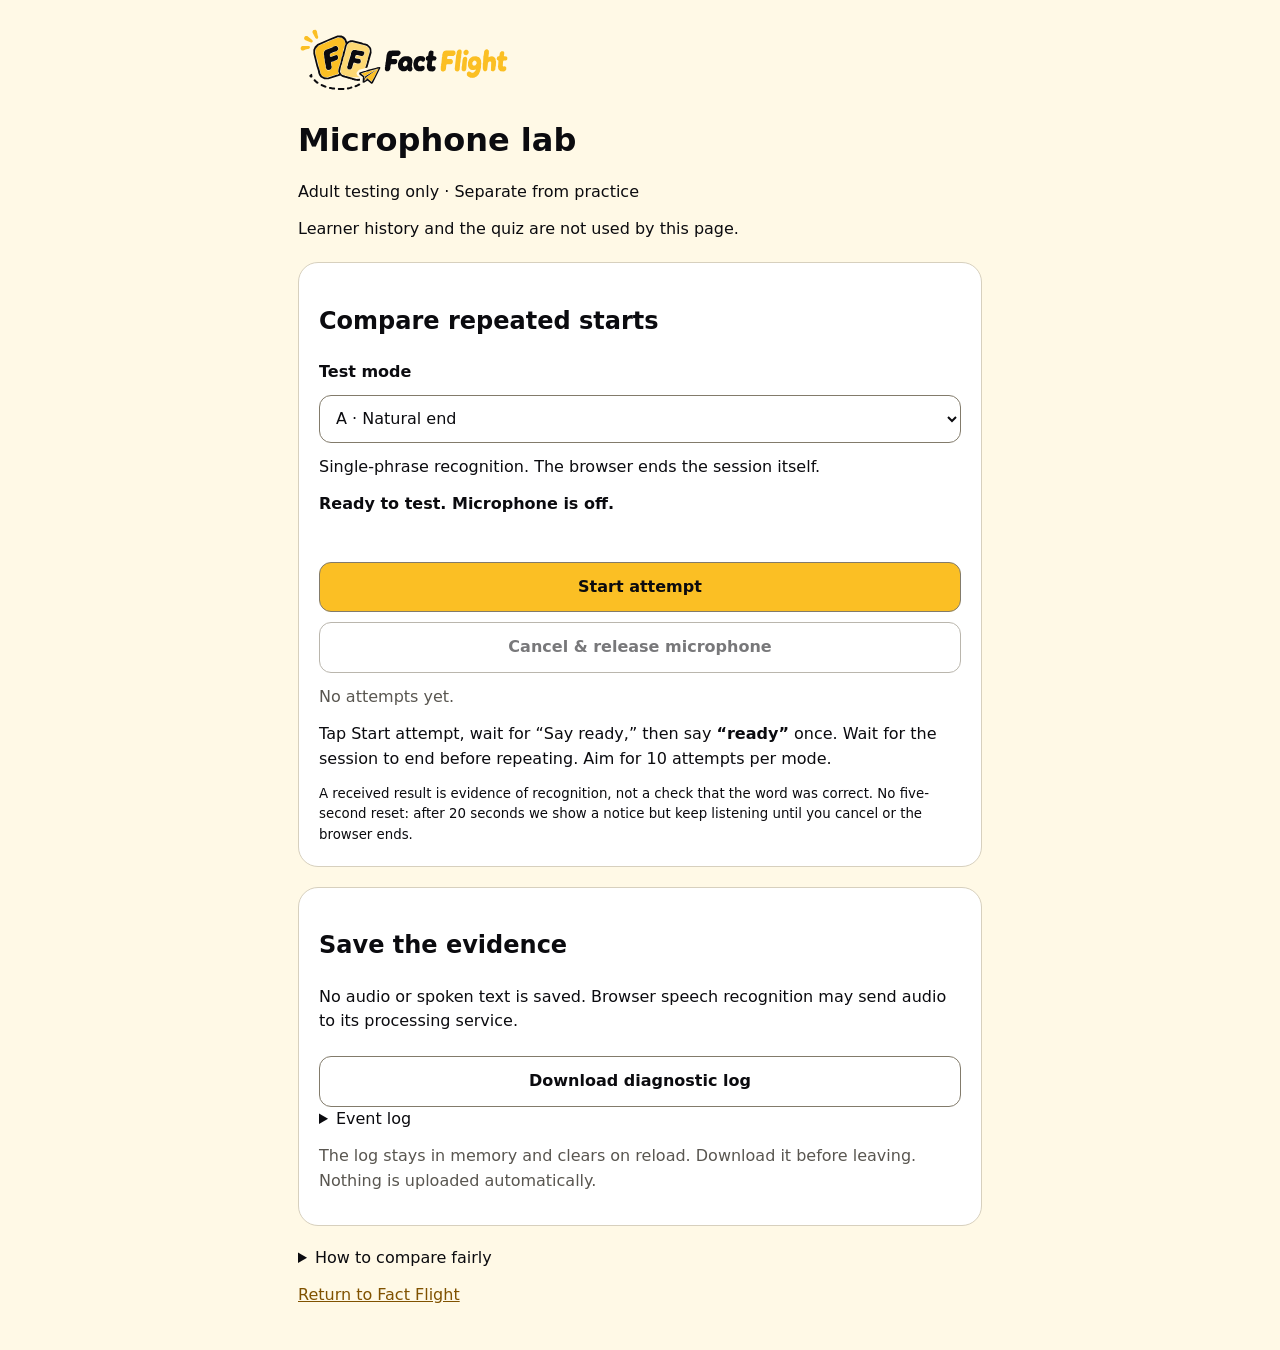
==== microphone-lab.html @ 23c02c5f "Add isolated microphone lab for iPhone recognition testing AI-assisted-by: OpenAI Codex" ====
<!doctype html>
<html lang="en">
<head>
<meta charset="utf-8">
<meta name="viewport" content="width=device-width,initial-scale=1,viewport-fit=cover">
<meta name="robots" content="noindex,nofollow">
<title>Microphone lab · Fact Flight</title>
<link rel="stylesheet" href="styles/brand.css">
<style>
*{box-sizing:border-box}body{margin:0;background:var(--bg);color:var(--ink);font:16px/1.55 var(--font-ui)}main{max-width:720px;margin:auto;padding:24px max(18px,env(safe-area-inset-left)) calc(30px + env(safe-area-inset-bottom))}img{width:210px;max-width:100%}h1{font-size:2rem;line-height:1.15}section{background:var(--card);border:1px solid var(--line);border-radius:20px;padding:20px;margin:20px 0}p{margin:12px 0}label{display:block;font-weight:700}select,button{font:inherit;border:1px solid var(--control-line);border-radius:12px;padding:12px;color:var(--ink);background:var(--card);min-height:48px;width:100%;margin-top:10px}select{white-space:normal}button{cursor:pointer;font-weight:700}button:disabled{opacity:.55;cursor:default}button:focus-visible,select:focus-visible,a:focus-visible{outline:3px solid var(--focus-ring);outline-offset:3px}.primary{background:var(--primary-bg);color:var(--primary-text)}.muted{color:var(--muted)}#status{font-weight:700;min-height:3em}pre{white-space:pre-wrap;overflow-wrap:anywhere;max-height:280px;overflow:auto;font-size:12px}a{color:var(--accent)}summary{cursor:pointer}small{display:block}
</style>
<script src="scripts/microphone-lab.js" defer></script>
</head>
<body><main>
<img src="assets/brand/horizontal.svg" alt="Fact Flight">
<h1>Microphone lab</h1>
<p>Adult testing only · Separate from practice</p>
<p>Learner history and the quiz are not used by this page.</p>
<section aria-labelledby="test-title">
<h2 id="test-title">Compare repeated starts</h2>
<label for="mode">Test mode</label>
<select id="mode">
<option value="natural">A · Natural end</option>
<option value="stop">B · Stop after a result</option>
<option value="cue">C · Spoken cue + natural end</option>
</select>
<p id="description">Single-phrase recognition. The browser ends the session itself.</p>
<p id="status" role="status" aria-live="polite">Ready to test. Microphone is off.</p>
<button id="start" class="primary">Start attempt</button>
<button id="cancel" disabled>Cancel &amp; release microphone</button>
<p id="counts" class="muted">No attempts yet.</p>
<p>Tap Start attempt, wait for “Say ready,” then say <strong>“ready”</strong> once. Wait for the session to end before repeating. Aim for 10 attempts per mode.</p>
<small>A received result is evidence of recognition, not a check that the word was correct. No five-second reset: after 20 seconds we show a notice but keep listening until you cancel or the browser ends.</small>
</section>
<section>
<h2>Save the evidence</h2>
<p>No audio or spoken text is saved. Browser speech recognition may send audio to its processing service.</p>
<button id="download">Download diagnostic log</button>
<details><summary>Event log</summary><pre id="log"></pre></details>
<p class="muted">The log stays in memory and clears on reload. Download it before leaving. Nothing is uploaded automatically.</p>
</section>
<details><summary>How to compare fairly</summary>
<p>Close other voice tests first. Keep the same browser and mode for a run. Download the log, then fully close and reopen the browser before comparing another mode; a reload may not reset a stuck browser audio service.</p>
<p>Mode B calls stop after the first final result. Mode C speaks “Your turn” before opening recognition. A and C let recognition end naturally. Cancel always requests an abort; test recovery after cancellation separately.</p>
<p>These tests use a tap for every attempt. Success here does not yet verify hands-free question transitions in the quiz. Do not clear website data or learner history.</p>
</details>
<p><a href="index.html">Return to Fact Flight</a></p>
</main></body></html>
---- styles/brand.css ----
/* Interim source-traced logo and selected brand palette. System fonts only.
   Keep semantic text accents separate from yellow button backgrounds. */
:root {
  color-scheme: light;
  --brand-yellow: #FBBF24;
  --brand-amber: #FCD873;
  --brand-ink: #0B0B0F;
  --brand-cream: #FFF9E6;
  --brand-sky: #7DD3E9;
  --font-ui: system-ui, -apple-system, "Segoe UI", sans-serif;
  --bg: var(--brand-cream);
  --card: #FFFFFF;
  --ink: var(--brand-ink);
  --muted: #595650;
  --line: #D7D0BE;
  --control-line: #827B6B;
  --accent: #805200;
  --primary-bg: var(--brand-yellow);
  --primary-text: var(--brand-ink);
  --soft: #FFF1BD;
  --active: #E1F4FA;
  --red: #A32939;
  --redbg: #FCE7E9;
  --green: #216344;
  --greenbg: #DCF3DF;
  --feedback-neutral-bg: #E2EBEF;
  --feedback-neutral-ink: #334E5A;
  --focus-ring: var(--brand-ink);
  --shadow: 0 16px 50px #0B0B0F10;
}
[data-theme="dark"] {
  color-scheme: dark;
  --bg: #19191D;
  --card: #28282E;
  --ink: var(--brand-cream);
  --muted: #C6C5C9;
  --line: #55535C;
  --control-line: #929099;
  --accent: var(--brand-amber);
  --soft: #3C3020;
  --active: #233C42;
  --red: #FFB4BC;
  --redbg: #4C2932;
  --green: #B9F2BE;
  --greenbg: #254B35;
  --feedback-neutral-bg: #34454E;
  --feedback-neutral-ink: #E2EBEF;
  --focus-ring: var(--brand-amber);
  --shadow: none;
}
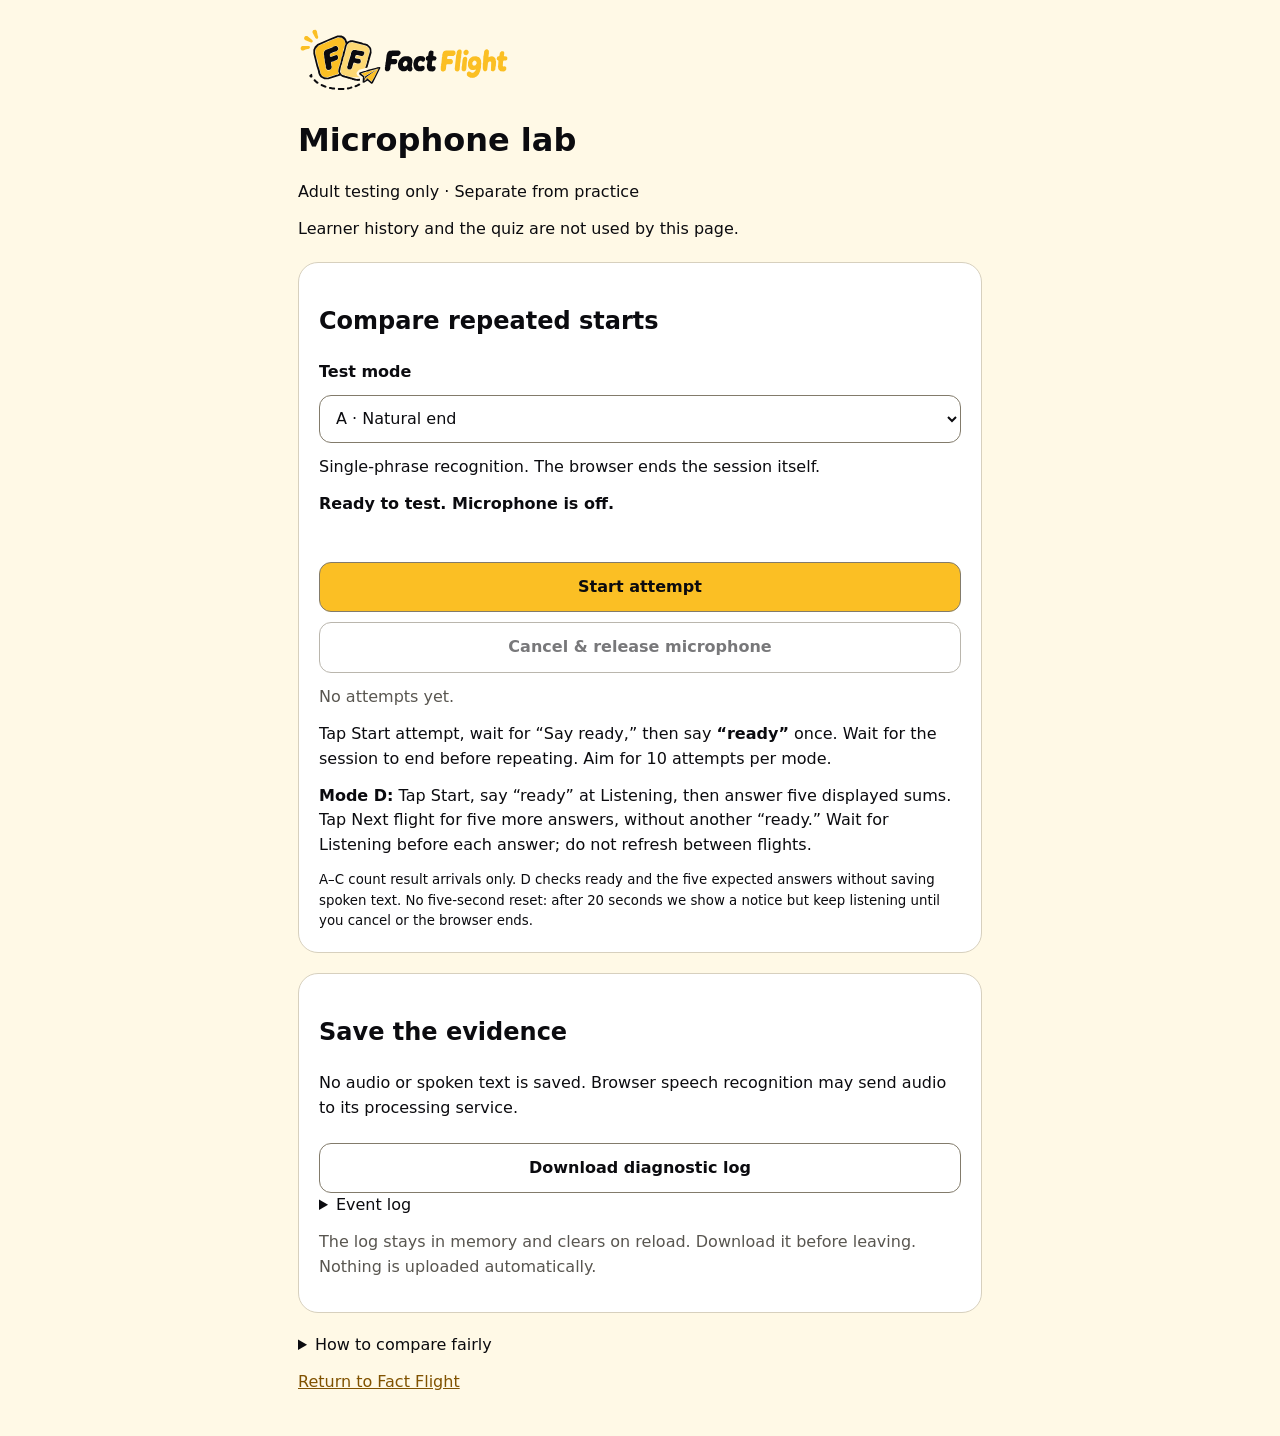
==== commit c18eadd3: "Add hands-free Mode D microphone lab flights AI-assisted-by: OpenAI Codex" ====
--- a/microphone-lab.html
+++ b/microphone-lab.html
@@ -23,6 +23,7 @@
 <option value="natural">A · Natural end</option>
 <option value="stop">B · Stop after a result</option>
 <option value="cue">C · Spoken cue + natural end</option>
+<option value="flight">D · Hands-free flight</option>
 </select>
 <p id="description">Single-phrase recognition. The browser ends the session itself.</p>
 <p id="status" role="status" aria-live="polite">Ready to test. Microphone is off.</p>
@@ -30,7 +31,8 @@
 <button id="cancel" disabled>Cancel &amp; release microphone</button>
 <p id="counts" class="muted">No attempts yet.</p>
 <p>Tap Start attempt, wait for “Say ready,” then say <strong>“ready”</strong> once. Wait for the session to end before repeating. Aim for 10 attempts per mode.</p>
-<small>A received result is evidence of recognition, not a check that the word was correct. No five-second reset: after 20 seconds we show a notice but keep listening until you cancel or the browser ends.</small>
+<p><strong>Mode D:</strong> Tap Start, say “ready” at Listening, then answer five displayed sums. Tap Next flight for five more answers, without another “ready.” Wait for Listening before each answer; do not refresh between flights.</p>
+<small>A–C count result arrivals only. D checks ready and the five expected answers without saving spoken text. No five-second reset: after 20 seconds we show a notice but keep listening until you cancel or the browser ends.</small>
 </section>
 <section>
 <h2>Save the evidence</h2>
@@ -42,7 +44,7 @@
 <details><summary>How to compare fairly</summary>
 <p>Close other voice tests first. Keep the same browser and mode for a run. Download the log, then fully close and reopen the browser before comparing another mode; a reload may not reset a stuck browser audio service.</p>
 <p>Mode B calls stop after the first final result. Mode C speaks “Your turn” before opening recognition. A and C let recognition end naturally. Cancel always requests an abort; test recovery after cancellation separately.</p>
-<p>These tests use a tap for every attempt. Success here does not yet verify hands-free question transitions in the quiz. Do not clear website data or learner history.</p>
+<p>A–C use a tap for every attempt. D automatically plays the cue and opens a fresh recognizer after each accepted phrase ends naturally, with a 400 ms cooldown. A mismatch or error ends the flight; it does not loop. Cancel is available between questions too. Do not clear website data or learner history.</p>
 </details>
 <p><a href="index.html">Return to Fact Flight</a></p>
 </main></body></html>
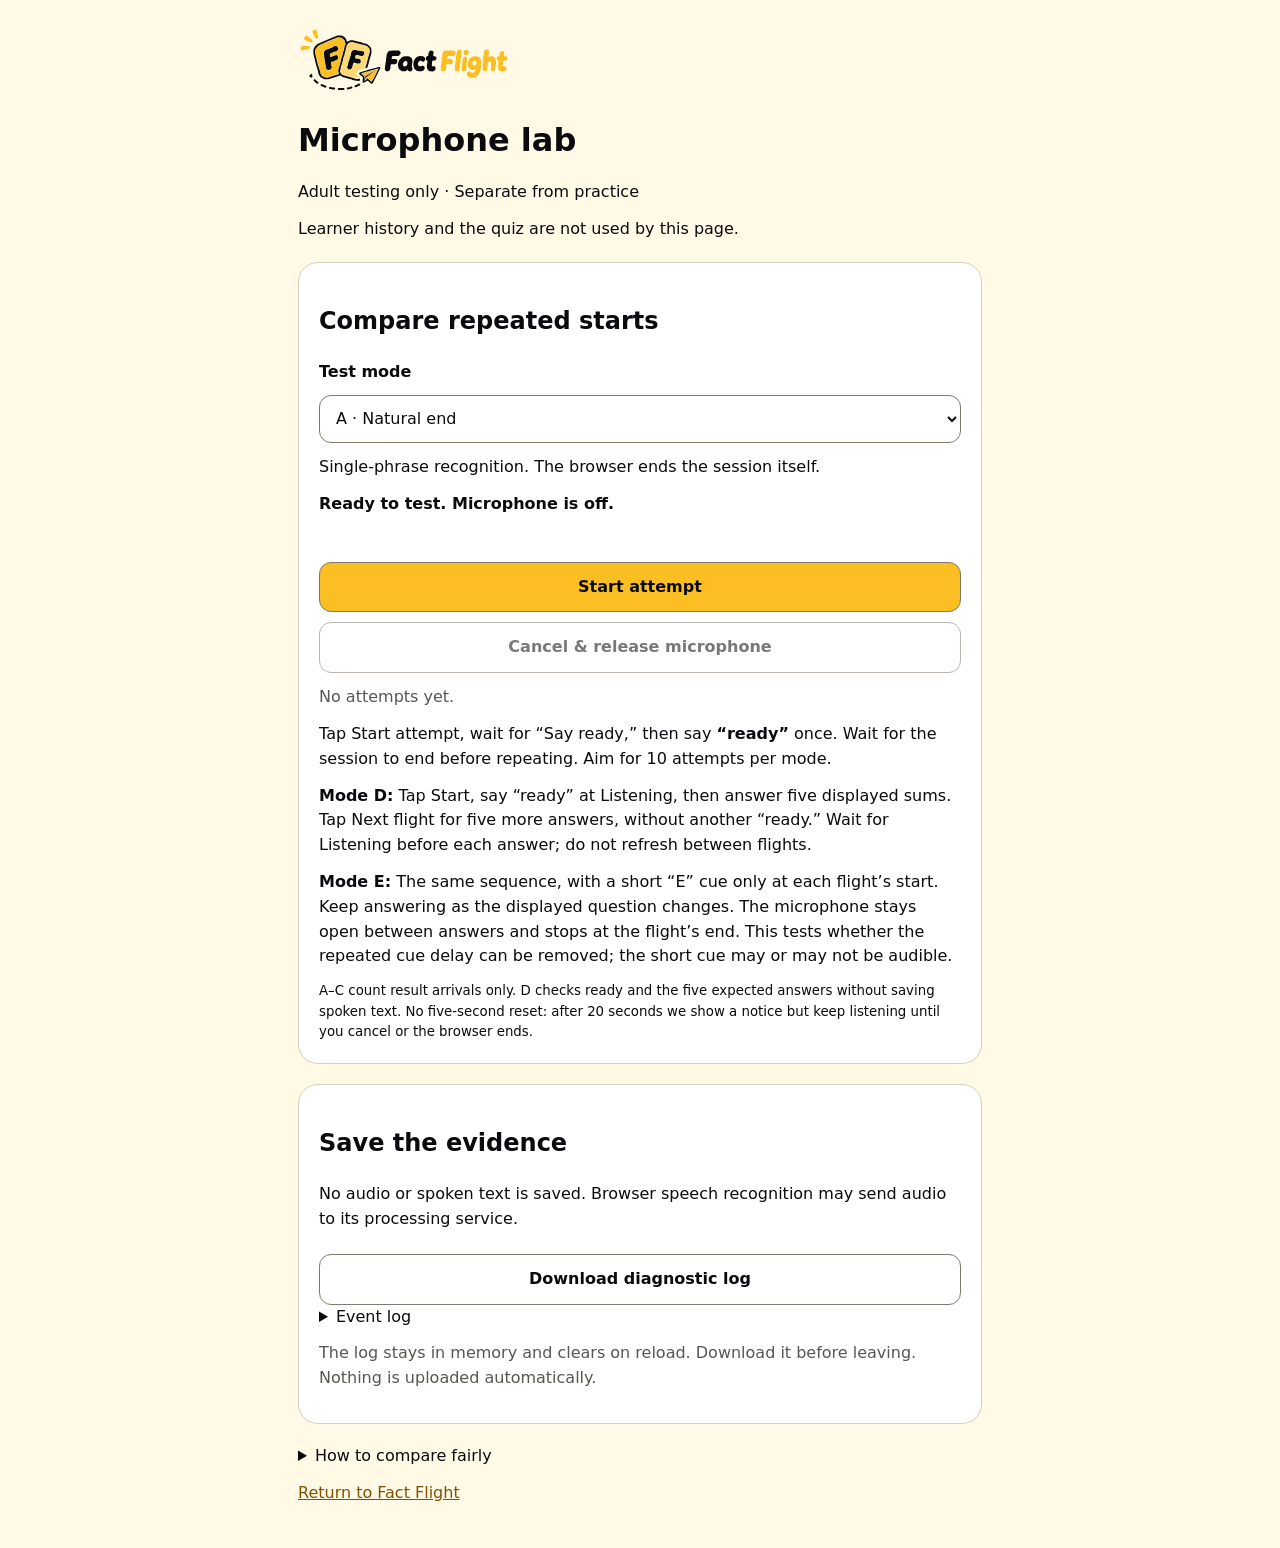
==== commit 97b61ff0: "Add Mode E continuous microphone experiment and iCloud access restriction AI-assisted-by: OpenAI Cod" ====
--- a/microphone-lab.html
+++ b/microphone-lab.html
@@ -24,6 +24,7 @@
 <option value="stop">B · Stop after a result</option>
 <option value="cue">C · Spoken cue + natural end</option>
 <option value="flight">D · Hands-free flight</option>
+<option value="continuous">E · One short cue per flight</option>
 </select>
 <p id="description">Single-phrase recognition. The browser ends the session itself.</p>
 <p id="status" role="status" aria-live="polite">Ready to test. Microphone is off.</p>
@@ -32,6 +33,7 @@
 <p id="counts" class="muted">No attempts yet.</p>
 <p>Tap Start attempt, wait for “Say ready,” then say <strong>“ready”</strong> once. Wait for the session to end before repeating. Aim for 10 attempts per mode.</p>
 <p><strong>Mode D:</strong> Tap Start, say “ready” at Listening, then answer five displayed sums. Tap Next flight for five more answers, without another “ready.” Wait for Listening before each answer; do not refresh between flights.</p>
+<p><strong>Mode E:</strong> The same sequence, with a short “E” cue only at each flight’s start. Keep answering as the displayed question changes. The microphone stays open between answers and stops at the flight’s end. This tests whether the repeated cue delay can be removed; the short cue may or may not be audible.</p>
 <small>A–C count result arrivals only. D checks ready and the five expected answers without saving spoken text. No five-second reset: after 20 seconds we show a notice but keep listening until you cancel or the browser ends.</small>
 </section>
 <section>
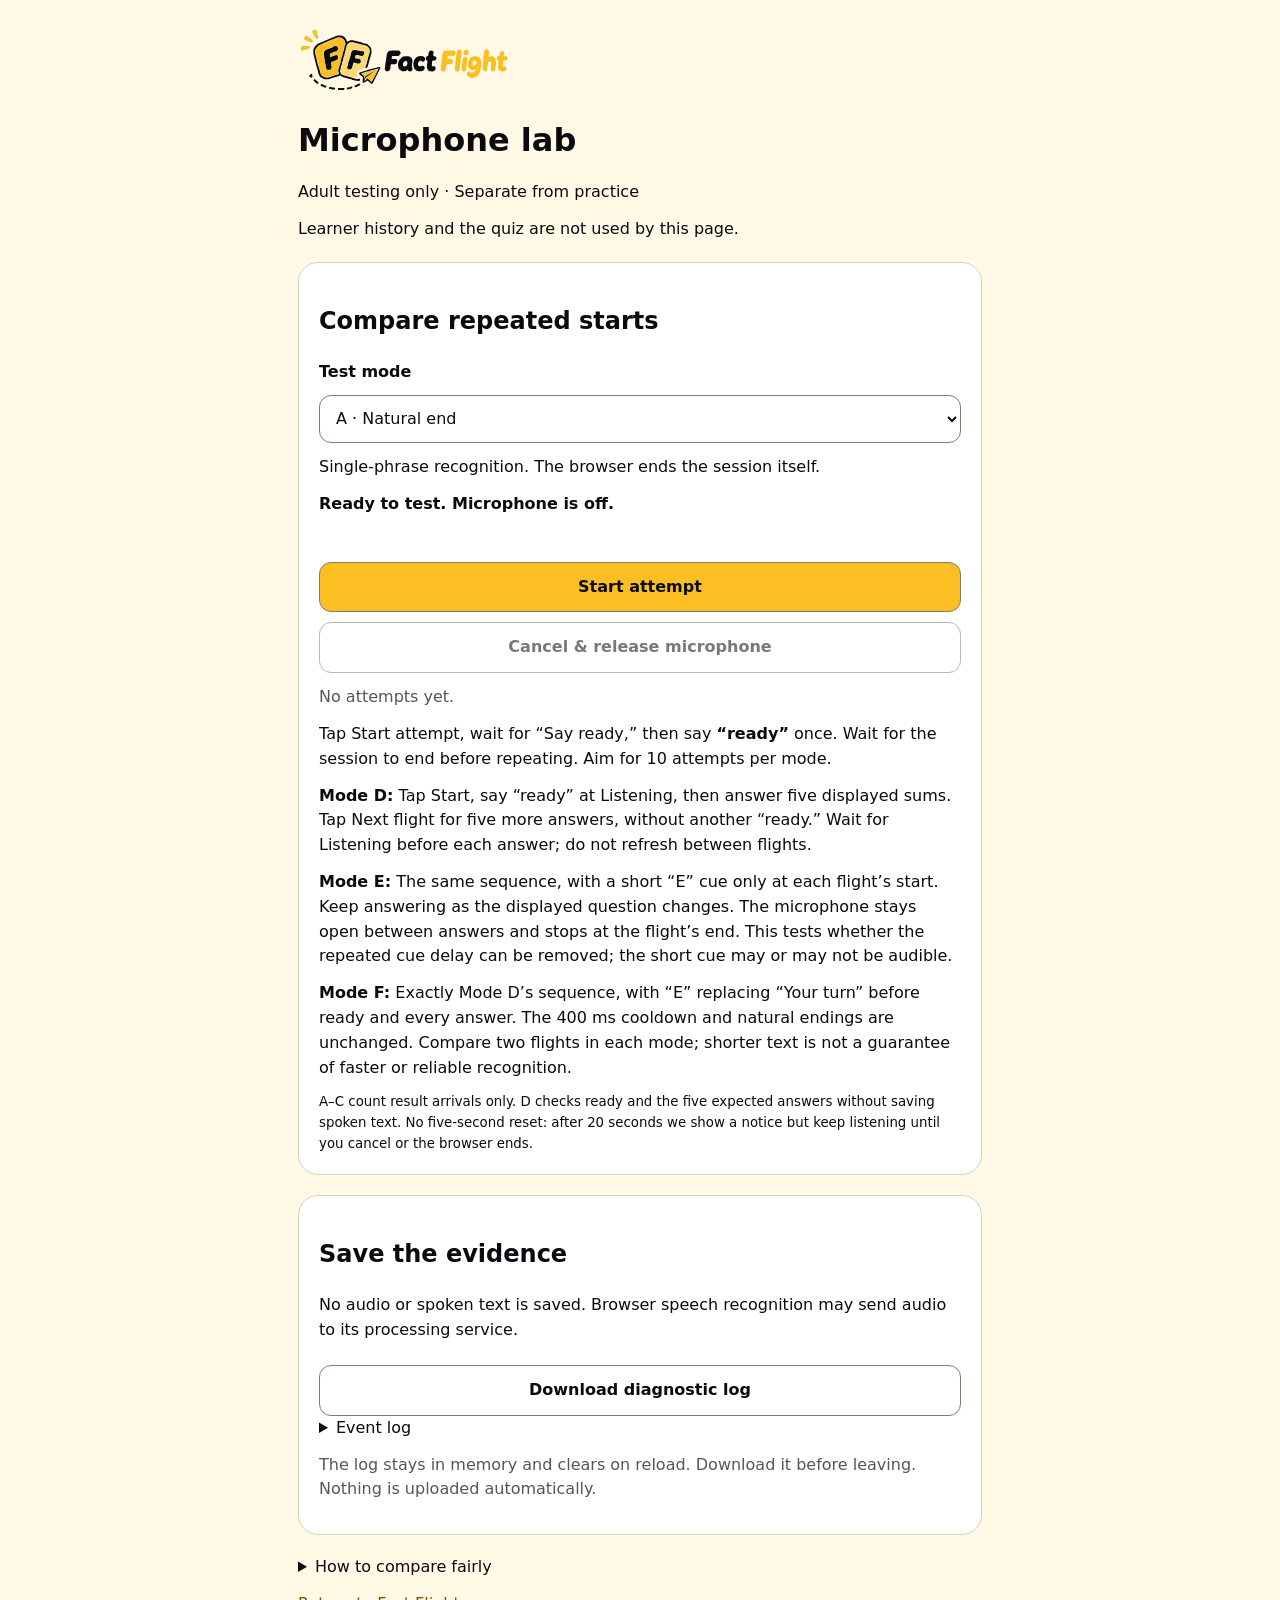
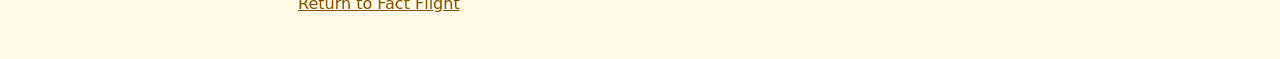
==== commit eafb772a: "Add Mode F short-cue microphone comparison AI-assisted-by: OpenAI Codex" ====
--- a/microphone-lab.html
+++ b/microphone-lab.html
@@ -25,6 +25,7 @@
 <option value="cue">C · Spoken cue + natural end</option>
 <option value="flight">D · Hands-free flight</option>
 <option value="continuous">E · One short cue per flight</option>
+<option value="shortFlight">F · Short cue before each answer</option>
 </select>
 <p id="description">Single-phrase recognition. The browser ends the session itself.</p>
 <p id="status" role="status" aria-live="polite">Ready to test. Microphone is off.</p>
@@ -34,6 +35,7 @@
 <p>Tap Start attempt, wait for “Say ready,” then say <strong>“ready”</strong> once. Wait for the session to end before repeating. Aim for 10 attempts per mode.</p>
 <p><strong>Mode D:</strong> Tap Start, say “ready” at Listening, then answer five displayed sums. Tap Next flight for five more answers, without another “ready.” Wait for Listening before each answer; do not refresh between flights.</p>
 <p><strong>Mode E:</strong> The same sequence, with a short “E” cue only at each flight’s start. Keep answering as the displayed question changes. The microphone stays open between answers and stops at the flight’s end. This tests whether the repeated cue delay can be removed; the short cue may or may not be audible.</p>
+<p><strong>Mode F:</strong> Exactly Mode D’s sequence, with “E” replacing “Your turn” before ready and every answer. The 400 ms cooldown and natural endings are unchanged. Compare two flights in each mode; shorter text is not a guarantee of faster or reliable recognition.</p>
 <small>A–C count result arrivals only. D checks ready and the five expected answers without saving spoken text. No five-second reset: after 20 seconds we show a notice but keep listening until you cancel or the browser ends.</small>
 </section>
 <section>
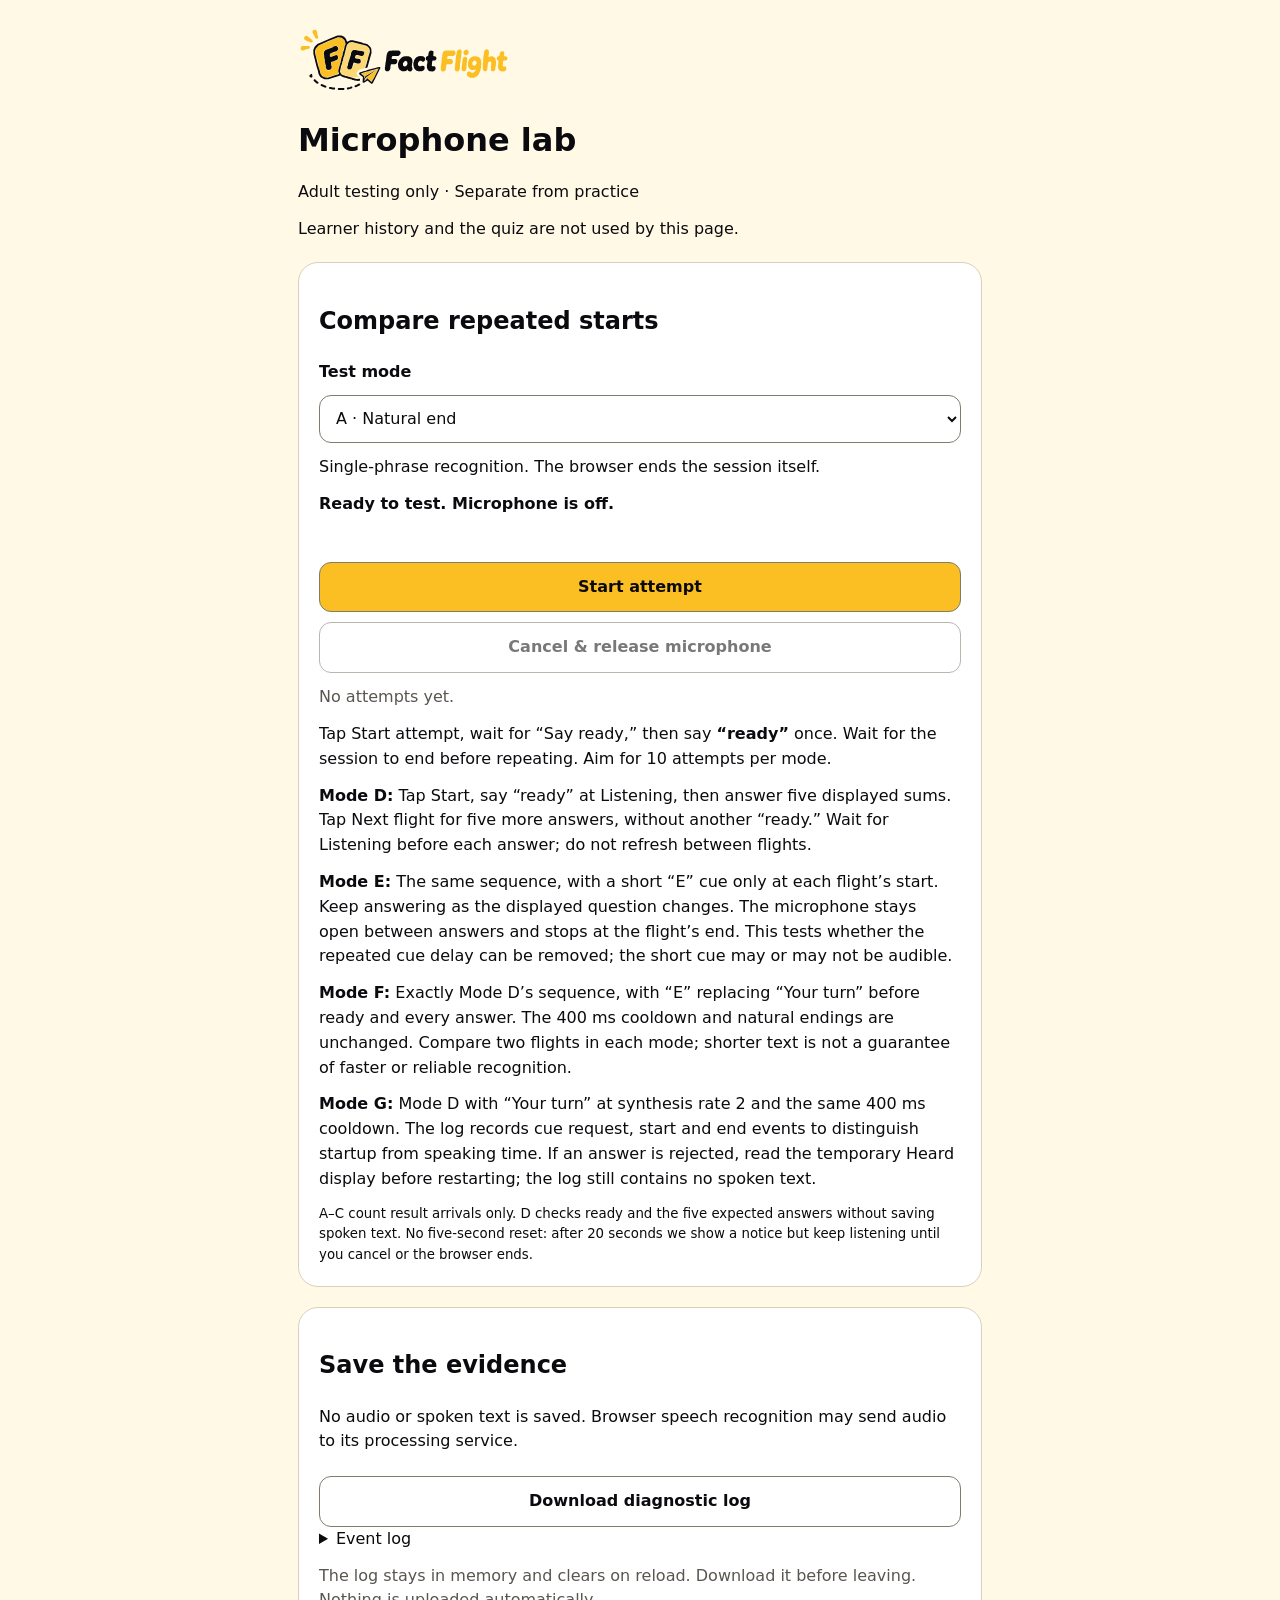
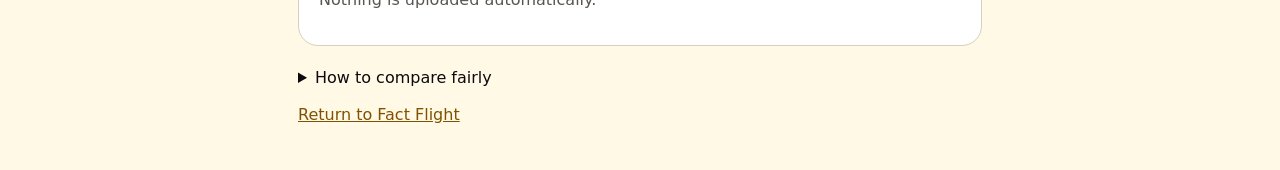
==== commit 82235496: "Add Mode G faster cue and temporary speech display AI-assisted-by: OpenAI Codex" ====
--- a/microphone-lab.html
+++ b/microphone-lab.html
@@ -26,16 +26,24 @@
 <option value="flight">D · Hands-free flight</option>
 <option value="continuous">E · One short cue per flight</option>
 <option value="shortFlight">F · Short cue before each answer</option>
+<option value="fastFlight">G · Faster cue + heard display</option>
 </select>
 <p id="description">Single-phrase recognition. The browser ends the session itself.</p>
 <p id="status" role="status" aria-live="polite">Ready to test. Microphone is off.</p>
 <button id="start" class="primary">Start attempt</button>
 <button id="cancel" disabled>Cancel &amp; release microphone</button>
+<div id="heardPanel" hidden>
+<p><strong>Heard (temporary)</strong></p>
+<p id="heardText" style="overflow-wrap:anywhere" aria-live="polite"></p>
+<button id="clearHeard">Clear heard text</button>
+<small>Shown only in Mode G. Clears for the next phrase, on cancellation, mode change or reload. A final mismatch stays visible until cleared. Never included in the downloaded log.</small>
+</div>
 <p id="counts" class="muted">No attempts yet.</p>
 <p>Tap Start attempt, wait for “Say ready,” then say <strong>“ready”</strong> once. Wait for the session to end before repeating. Aim for 10 attempts per mode.</p>
 <p><strong>Mode D:</strong> Tap Start, say “ready” at Listening, then answer five displayed sums. Tap Next flight for five more answers, without another “ready.” Wait for Listening before each answer; do not refresh between flights.</p>
 <p><strong>Mode E:</strong> The same sequence, with a short “E” cue only at each flight’s start. Keep answering as the displayed question changes. The microphone stays open between answers and stops at the flight’s end. This tests whether the repeated cue delay can be removed; the short cue may or may not be audible.</p>
 <p><strong>Mode F:</strong> Exactly Mode D’s sequence, with “E” replacing “Your turn” before ready and every answer. The 400 ms cooldown and natural endings are unchanged. Compare two flights in each mode; shorter text is not a guarantee of faster or reliable recognition.</p>
+<p><strong>Mode G:</strong> Mode D with “Your turn” at synthesis rate 2 and the same 400 ms cooldown. The log records cue request, start and end events to distinguish startup from speaking time. If an answer is rejected, read the temporary Heard display before restarting; the log still contains no spoken text.</p>
 <small>A–C count result arrivals only. D checks ready and the five expected answers without saving spoken text. No five-second reset: after 20 seconds we show a notice but keep listening until you cancel or the browser ends.</small>
 </section>
 <section>
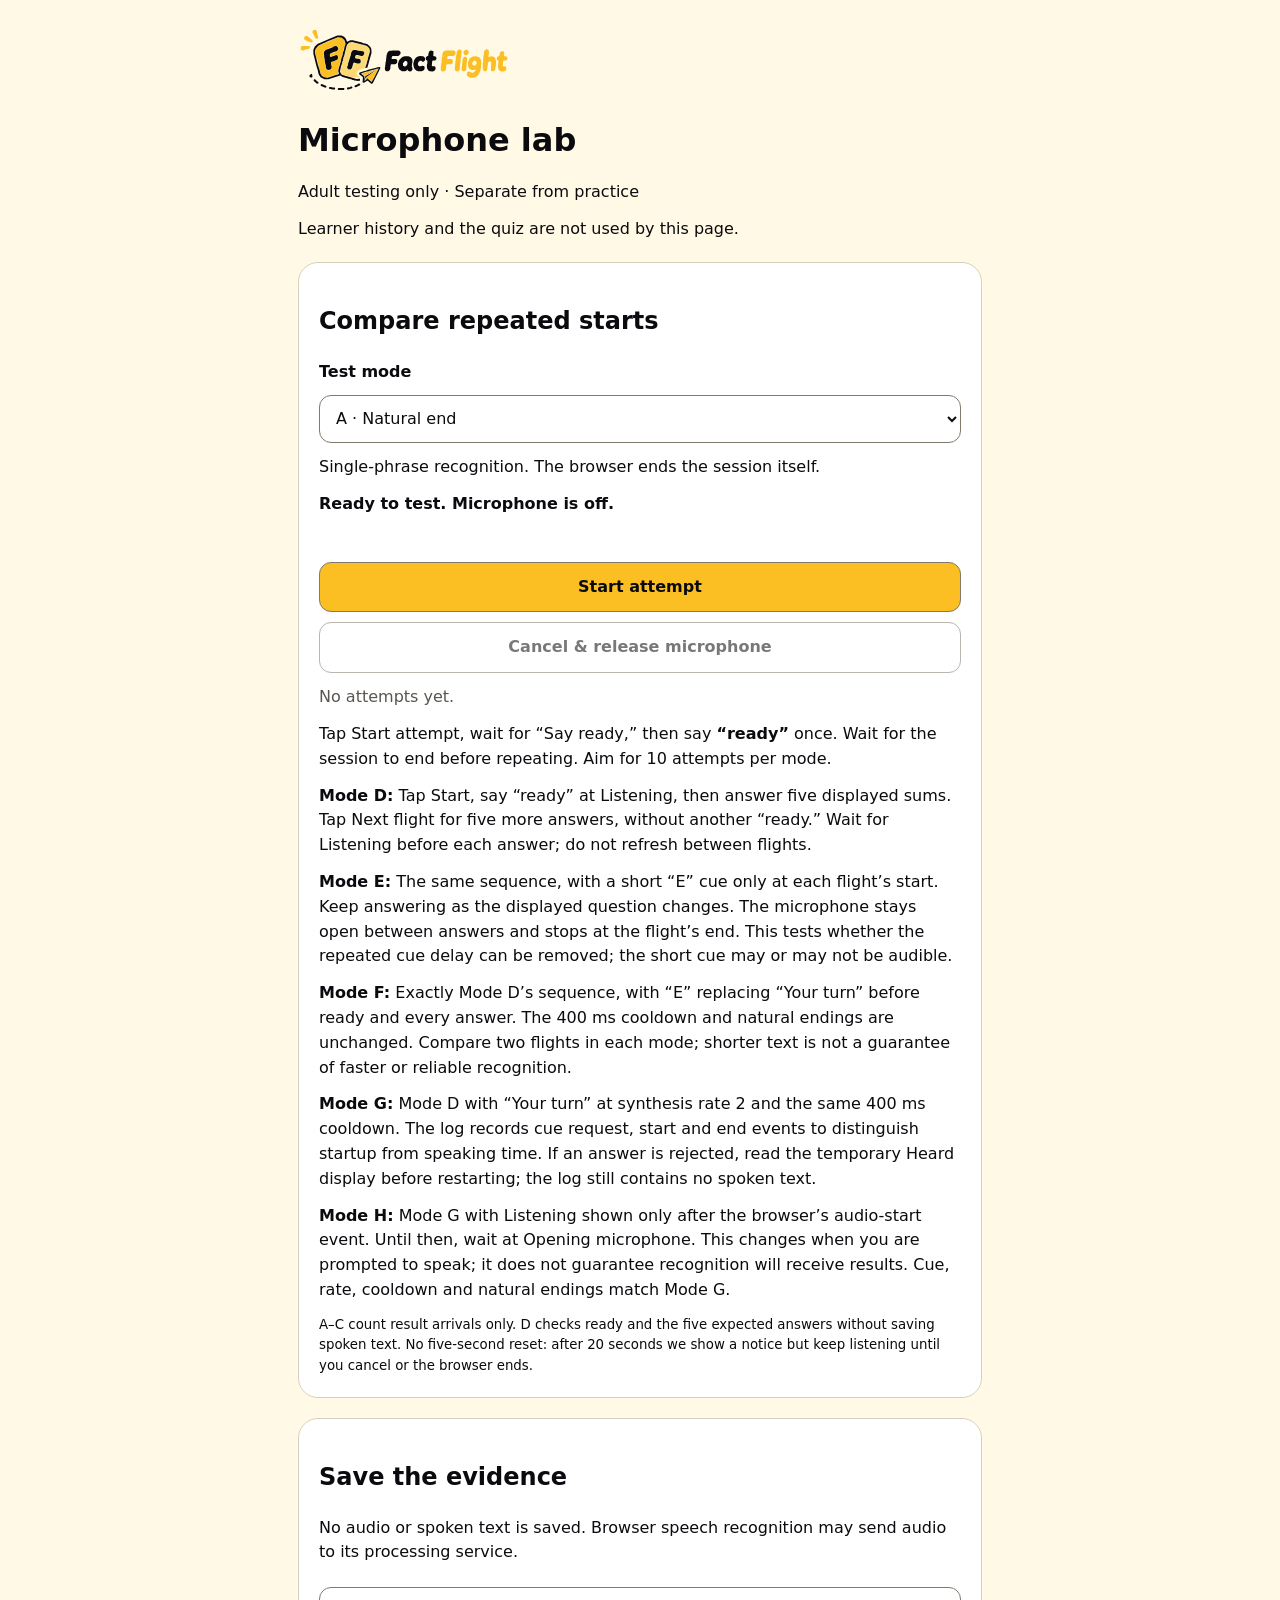
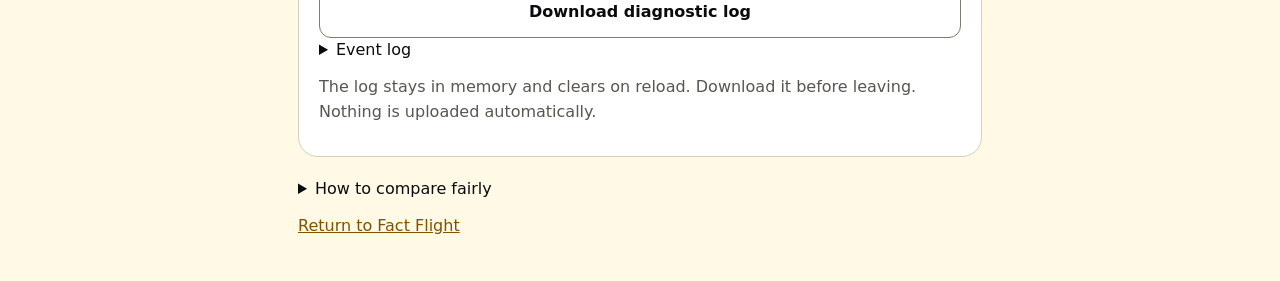
==== commit 3fd4e938: "Add Mode H audio-start listening prompt comparison AI-assisted-by: OpenAI Codex" ====
--- a/microphone-lab.html
+++ b/microphone-lab.html
@@ -27,6 +27,7 @@
 <option value="continuous">E · One short cue per flight</option>
 <option value="shortFlight">F · Short cue before each answer</option>
 <option value="fastFlight">G · Faster cue + heard display</option>
+<option value="audioFlight">H · Wait for audio capture</option>
 </select>
 <p id="description">Single-phrase recognition. The browser ends the session itself.</p>
 <p id="status" role="status" aria-live="polite">Ready to test. Microphone is off.</p>
@@ -36,7 +37,7 @@
 <p><strong>Heard (temporary)</strong></p>
 <p id="heardText" style="overflow-wrap:anywhere" aria-live="polite"></p>
 <button id="clearHeard">Clear heard text</button>
-<small>Shown only in Mode G. Clears for the next phrase, on cancellation, mode change or reload. A final mismatch stays visible until cleared. Never included in the downloaded log.</small>
+<small>Shown only in Modes G and H. Clears for the next phrase, on cancellation, mode change or reload. A final mismatch stays visible until cleared. Never included in the downloaded log.</small>
 </div>
 <p id="counts" class="muted">No attempts yet.</p>
 <p>Tap Start attempt, wait for “Say ready,” then say <strong>“ready”</strong> once. Wait for the session to end before repeating. Aim for 10 attempts per mode.</p>
@@ -44,6 +45,7 @@
 <p><strong>Mode E:</strong> The same sequence, with a short “E” cue only at each flight’s start. Keep answering as the displayed question changes. The microphone stays open between answers and stops at the flight’s end. This tests whether the repeated cue delay can be removed; the short cue may or may not be audible.</p>
 <p><strong>Mode F:</strong> Exactly Mode D’s sequence, with “E” replacing “Your turn” before ready and every answer. The 400 ms cooldown and natural endings are unchanged. Compare two flights in each mode; shorter text is not a guarantee of faster or reliable recognition.</p>
 <p><strong>Mode G:</strong> Mode D with “Your turn” at synthesis rate 2 and the same 400 ms cooldown. The log records cue request, start and end events to distinguish startup from speaking time. If an answer is rejected, read the temporary Heard display before restarting; the log still contains no spoken text.</p>
+<p><strong>Mode H:</strong> Mode G with Listening shown only after the browser’s audio-start event. Until then, wait at Opening microphone. This changes when you are prompted to speak; it does not guarantee recognition will receive results. Cue, rate, cooldown and natural endings match Mode G.</p>
 <small>A–C count result arrivals only. D checks ready and the five expected answers without saving spoken text. No five-second reset: after 20 seconds we show a notice but keep listening until you cancel or the browser ends.</small>
 </section>
 <section>
